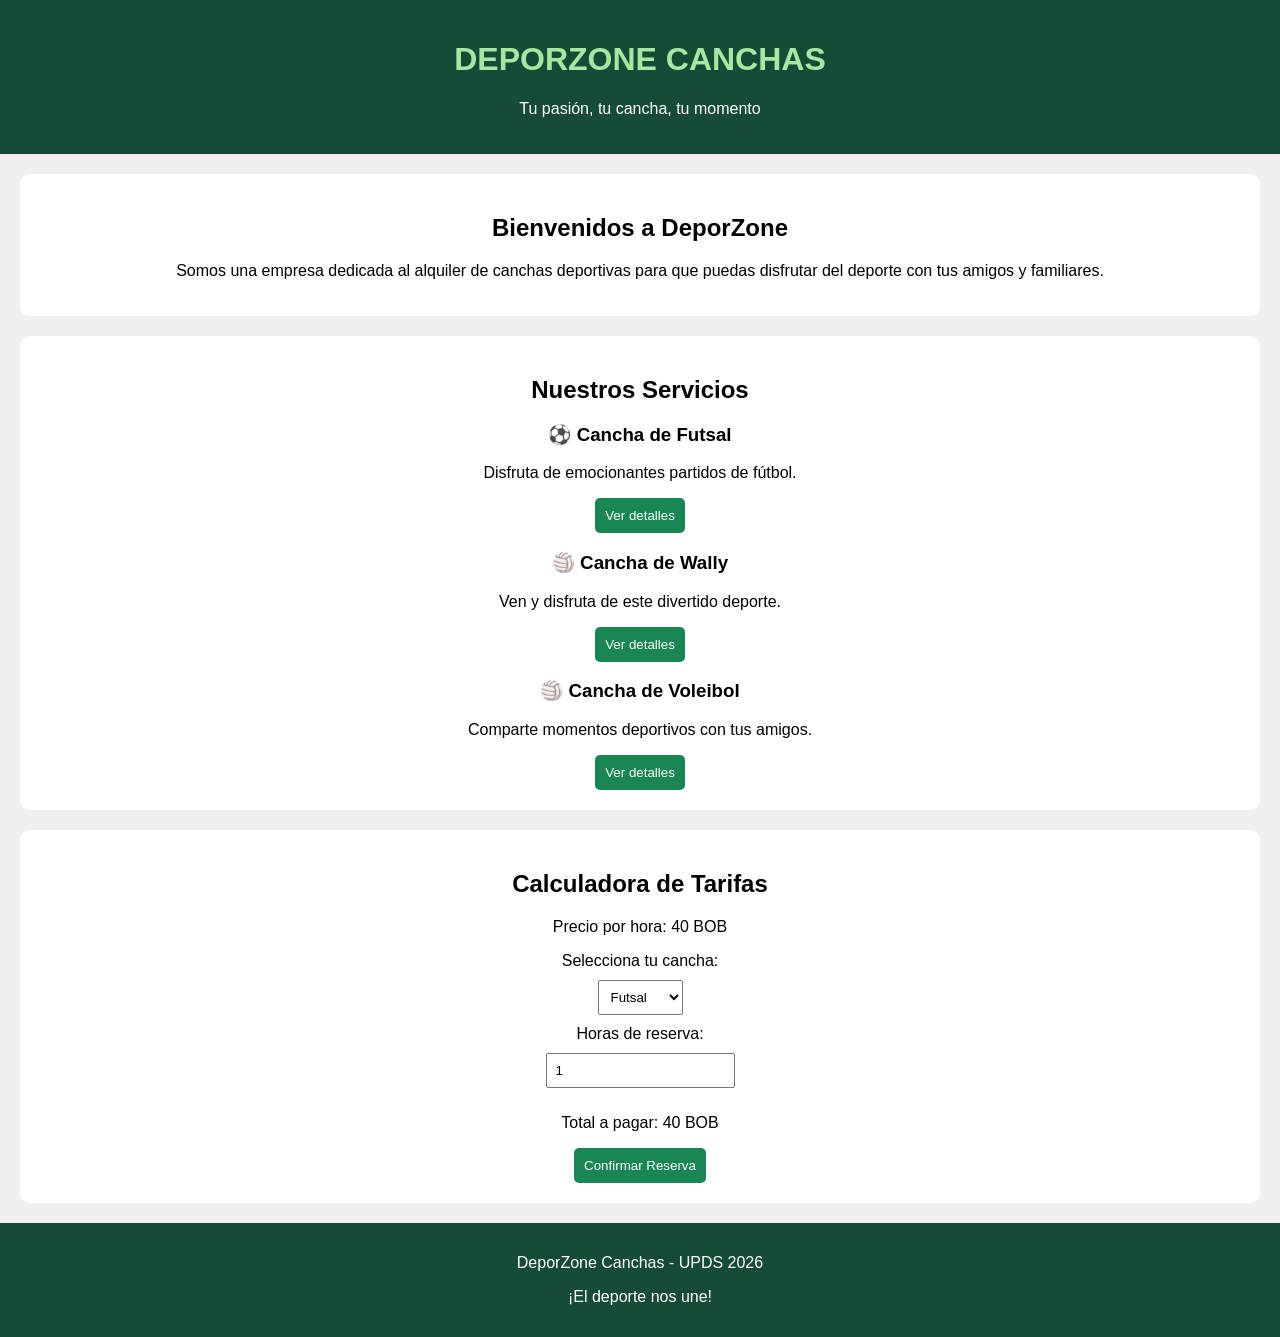
==== lab-jquery/index.html @ 544cb583 "Create index.html" ====
<!DOCTYPE html>
<html lang="es">
<head>
    <meta charset="UTF-8">
    <meta name="viewport" content="width=device-width, initial-scale=1.0">
    <title>DeporZone Canchas</title>

    <style>
        body {
            font-family: Arial;
            background-color: #f0f0f0;
            margin: 0;
            text-align: center;
        }

        header {
            background-color: #164b38;
            color: white;
            padding: 20px;
        }

        h1 {
            color: #a8e6a1;
        }

        section {
            background-color: white;
            margin: 20px;
            padding: 20px;
            border-radius: 10px;
        }

        button {
            background-color: #198754;
            color: white;
            padding: 10px;
            border: none;
            border-radius: 5px;
            cursor: pointer;
        }

        button:hover {
            background-color: #145c38;
        }

        input, select {
            padding: 8px;
            margin: 10px;
        }

        footer {
            background-color: #164b38;
            color: white;
            padding: 15px;
        }
    </style>
</head>

<body>

    <header>
        <h1>DEPORZONE CANCHAS</h1>
        <p>Tu pasión, tu cancha, tu momento</p>
    </header>

    <section>
        <h2>Bienvenidos a DeporZone</h2>
        <p>
            Somos una empresa dedicada al alquiler de
            canchas deportivas para que puedas disfrutar
            del deporte con tus amigos y familiares.
        </p>
    </section>

    <section>
        <h2>Nuestros Servicios</h2>

        <h3>⚽ Cancha de Futsal</h3>
        <p>Disfruta de emocionantes partidos de fútbol.</p>
        <button>Ver detalles</button>

        <h3>🏐 Cancha de Wally</h3>
        <p>Ven y disfruta de este divertido deporte.</p>
        <button>Ver detalles</button>

        <h3>🏐 Cancha de Voleibol</h3>
        <p>Comparte momentos deportivos con tus amigos.</p>
        <button>Ver detalles</button>

    </section>

    <section>
        <h2>Calculadora de Tarifas</h2>

        <p>Precio por hora: 40 BOB</p>

        <label>Selecciona tu cancha:</label>
        <br>

        <select>
            <option>Futsal</option>
            <option>Wally</option>
            <option>Voleibol</option>
        </select>

        <br>

        <label>Horas de reserva:</label>
        <br>

        <input type="number" min="1" value="1">

        <br>

        <p>Total a pagar: 40 BOB</p>

        <button>Confirmar Reserva</button>

    </section>

    <footer>
        <p>DeporZone Canchas - UPDS 2026</p>
        <p>¡El deporte nos une!</p>
    </footer>

</body>
</html>
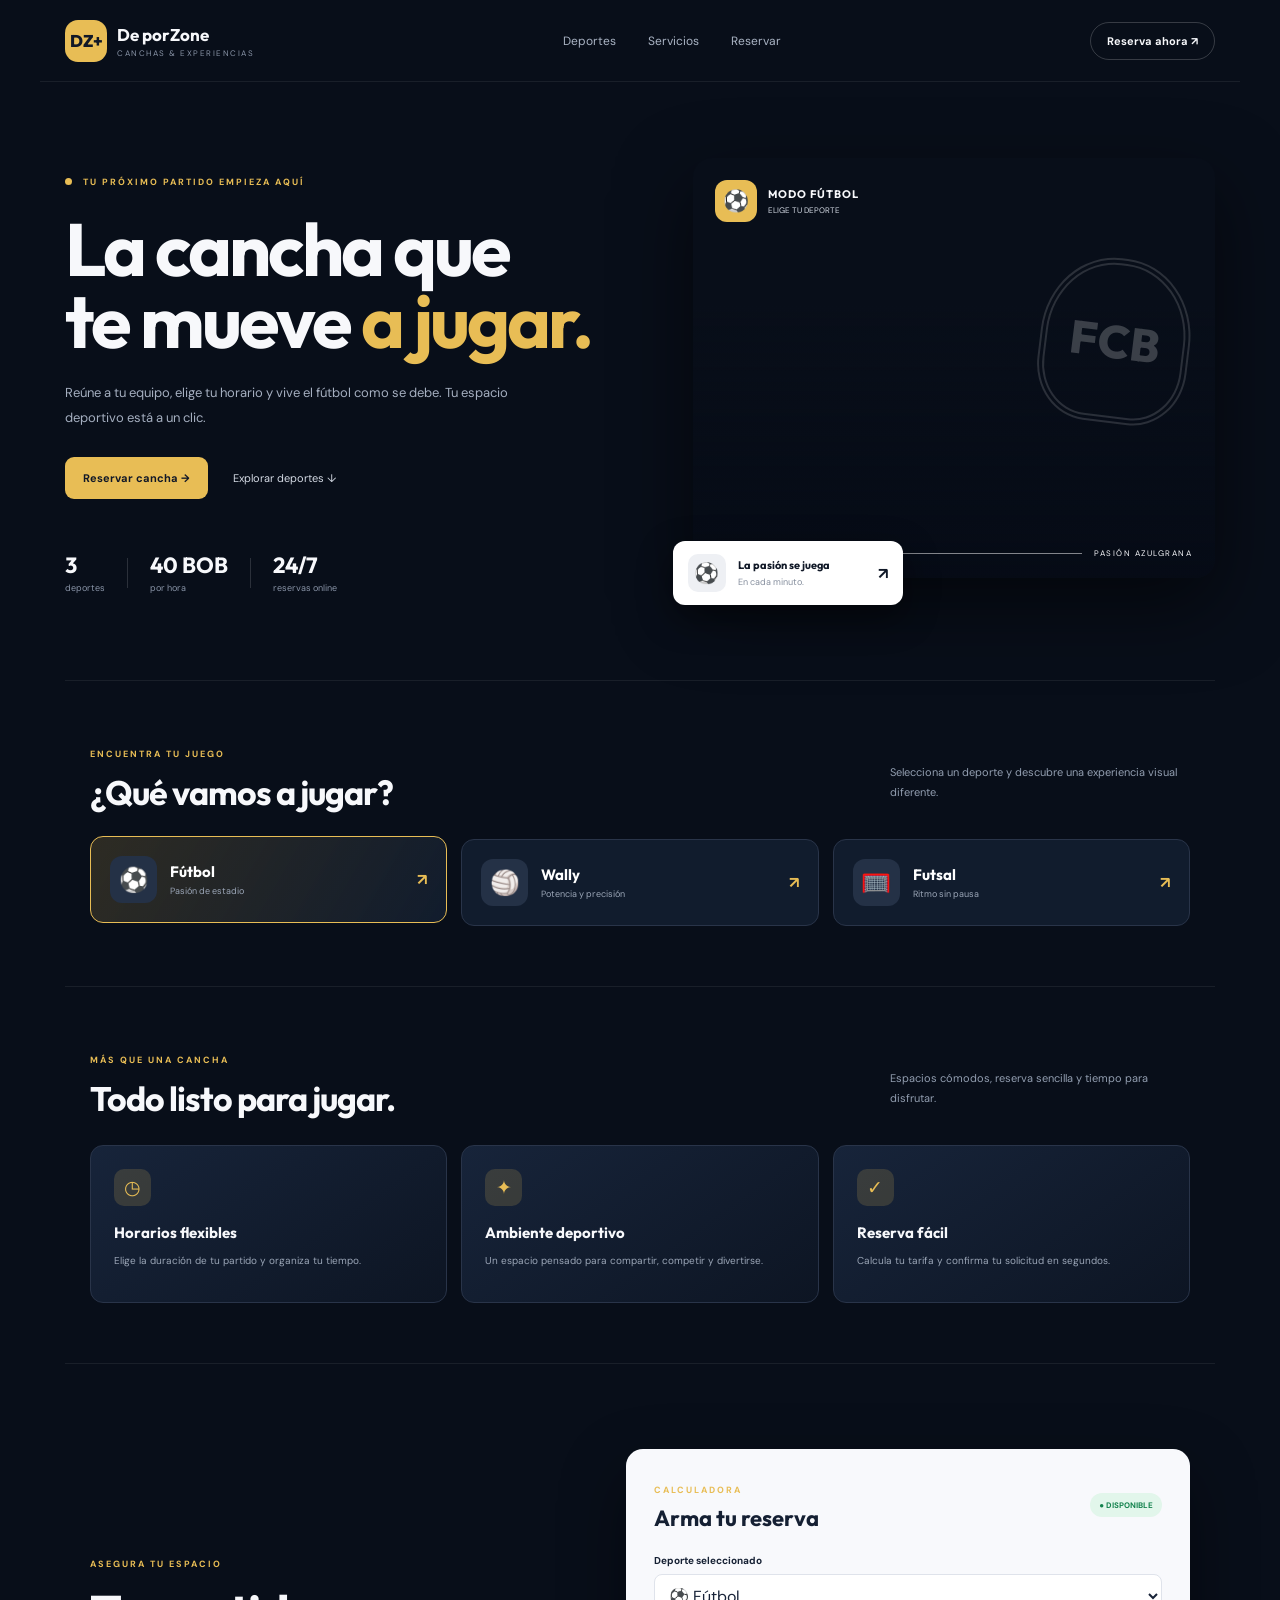
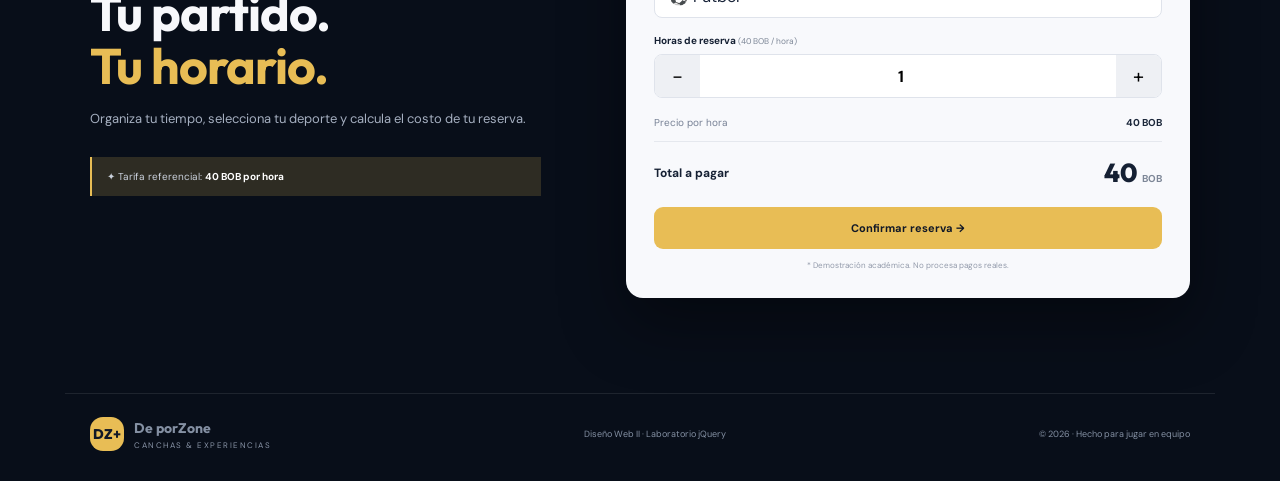
==== commit 3627835e: "Update index.html" ====
--- a/lab-jquery/index.html
+++ b/lab-jquery/index.html
@@ -4,125 +4,356 @@
 <head>
     <meta charset="UTF-8">
     <meta name="viewport" content="width=device-width, initial-scale=1.0">
-    <title>DeporZone Canchas</title>
-
-    <style>
-        body {
-            font-family: Arial;
-            background-color: #f0f0f0;
-            margin: 0;
-            text-align: center;
-        }
-
-        header {
-            background-color: #164b38;
-            color: white;
-            padding: 20px;
-        }
-
-        h1 {
-            color: #a8e6a1;
-        }
-
-        section {
-            background-color: white;
-            margin: 20px;
-            padding: 20px;
-            border-radius: 10px;
-        }
-
-        button {
-            background-color: #198754;
-            color: white;
-            padding: 10px;
-            border: none;
-            border-radius: 5px;
-            cursor: pointer;
-        }
-
-        button:hover {
-            background-color: #145c38;
-        }
-
-        input, select {
-            padding: 8px;
-            margin: 10px;
-        }
-
-        footer {
-            background-color: #164b38;
-            color: white;
-            padding: 15px;
-        }
-    </style>
+    <title>De porZone Canchas</title>
+
+    <link rel="stylesheet" href="styles.css">
+
+    <link href="https://fonts.googleapis.com/css2?family=Outfit:wght@400;500;600;700;800&family=DM+Sans:wght@400;500;600;700&display=swap" rel="stylesheet">
 </head>
 
-<body>
-
-    <header>
-        <h1>DEPORZONE CANCHAS</h1>
-        <p>Tu pasión, tu cancha, tu momento</p>
-    </header>
-
-    <section>
-        <h2>Bienvenidos a DeporZone</h2>
+<body class="theme-futbol">
+
+<header class="topbar">
+    <a class="brand" href="#inicio">
+        <span class="logo">DZ+</span>
+        <span>
+            <b>De porZone</b>
+            <small>CANCHAS & EXPERIENCIAS</small>
+        </span>
+    </a>
+
+    <nav>
+        <a href="#deportes">Deportes</a>
+        <a href="#servicios">Servicios</a>
+        <a href="#reservar">Reservar</a>
+    </nav>
+
+    <a class="nav-cta" href="#reservar">Reserva ahora ↗</a>
+</header>
+
+<main>
+
+<section class="hero" id="inicio">
+
+    <div class="hero-copy">
+
+        <span class="eyebrow">
+            <i></i> TU PRÓXIMO PARTIDO EMPIEZA AQUÍ
+        </span>
+
+        <h1>
+            La cancha que<br>
+            te mueve <em id="hero-word">a jugar.</em>
+        </h1>
+
+        <p id="hero-description">
+            Reúne a tu equipo, elige tu horario y vive el fútbol como se debe.
+            Tu espacio deportivo está a un clic.
+        </p>
+
+        <div class="actions">
+            <a class="btn primary" href="#reservar">
+                Reservar cancha →
+            </a>
+
+            <a class="simple-link" href="#deportes">
+                Explorar deportes ↓
+            </a>
+        </div>
+
+        <div class="stats">
+            <div><b>3</b><small>deportes</small></div>
+            <i></i>
+            <div><b>40 BOB</b><small>por hora</small></div>
+            <i></i>
+            <div><b>24/7</b><small>reservas online</small></div>
+        </div>
+
+    </div>
+
+    <div class="visual">
+
+        <div class="hero-photo">
+
+            <div class="photo-label">
+                <span id="hero-icon">⚽</span>
+
+                <div>
+                    <b id="hero-mode">MODO FÚTBOL</b>
+                    <small>ELIGE TU DEPORTE</small>
+                </div>
+            </div>
+
+            <div class="watermark" id="watermark">FCB</div>
+
+            <div class="photo-bottom">
+                <span>01 / 03</span>
+                <i></i>
+                <span id="hero-tag">PASIÓN AZULGRANA</span>
+            </div>
+
+        </div>
+
+        <div class="float-card">
+            <span id="float-icon">⚽</span>
+
+            <div>
+                <b id="float-title">La pasión se juega</b>
+                <small id="float-sub">En cada minuto.</small>
+            </div>
+
+            <strong>↗</strong>
+        </div>
+
+    </div>
+
+</section>
+
+
+<section class="section" id="deportes">
+
+    <div class="section-heading">
+        <div>
+            <span class="eyebrow">ENCUENTRA TU JUEGO</span>
+            <h2>¿Qué vamos a jugar?</h2>
+        </div>
+
         <p>
-            Somos una empresa dedicada al alquiler de
-            canchas deportivas para que puedas disfrutar
-            del deporte con tus amigos y familiares.
-        </p>
-    </section>
-
-    <section>
-        <h2>Nuestros Servicios</h2>
-
-        <h3>⚽ Cancha de Futsal</h3>
-        <p>Disfruta de emocionantes partidos de fútbol.</p>
-        <button>Ver detalles</button>
-
-        <h3>🏐 Cancha de Wally</h3>
-        <p>Ven y disfruta de este divertido deporte.</p>
-        <button>Ver detalles</button>
-
-        <h3>🏐 Cancha de Voleibol</h3>
-        <p>Comparte momentos deportivos con tus amigos.</p>
-        <button>Ver detalles</button>
-
-    </section>
-
-    <section>
-        <h2>Calculadora de Tarifas</h2>
-
-        <p>Precio por hora: 40 BOB</p>
-
-        <label>Selecciona tu cancha:</label>
-        <br>
-
-        <select>
-            <option>Futsal</option>
-            <option>Wally</option>
-            <option>Voleibol</option>
+            Selecciona un deporte y descubre una experiencia visual diferente.
+        </p>
+    </div>
+
+    <div class="sports">
+
+        <button class="sport-card active" data-sport="futbol">
+            <span class="sport-icon">⚽</span>
+            <span>
+                <b>Fútbol</b>
+                <small>Pasión de estadio</small>
+            </span>
+            <strong>↗</strong>
+        </button>
+
+        <button class="sport-card" data-sport="wally">
+            <span class="sport-icon">🏐</span>
+            <span>
+                <b>Wally</b>
+                <small>Potencia y precisión</small>
+            </span>
+            <strong>↗</strong>
+        </button>
+
+        <button class="sport-card" data-sport="futsal">
+            <span class="sport-icon">🥅</span>
+            <span>
+                <b>Futsal</b>
+                <small>Ritmo sin pausa</small>
+            </span>
+            <strong>↗</strong>
+        </button>
+
+    </div>
+
+</section>
+
+
+<section class="section" id="servicios">
+
+    <div class="section-heading">
+        <div>
+            <span class="eyebrow">MÁS QUE UNA CANCHA</span>
+            <h2>Todo listo para jugar.</h2>
+        </div>
+
+        <p>
+            Espacios cómodos, reserva sencilla y tiempo para disfrutar.
+        </p>
+    </div>
+
+    <div class="features">
+
+        <article class="feature">
+            <span>◷</span>
+            <h3>Horarios flexibles</h3>
+            <p>
+                Elige la duración de tu partido y organiza tu tiempo.
+            </p>
+        </article>
+
+        <article class="feature">
+            <span>✦</span>
+            <h3>Ambiente deportivo</h3>
+            <p>
+                Un espacio pensado para compartir, competir y divertirse.
+            </p>
+        </article>
+
+        <article class="feature">
+            <span>✓</span>
+            <h3>Reserva fácil</h3>
+            <p>
+                Calcula tu tarifa y confirma tu solicitud en segundos.
+            </p>
+        </article>
+
+    </div>
+
+</section>
+
+
+<section class="section booking" id="reservar">
+
+    <div class="booking-copy">
+
+        <span class="eyebrow">ASEGURA TU ESPACIO</span>
+
+        <h2>
+            Tu partido.<br>
+            <em>Tu horario.</em>
+        </h2>
+
+        <p>
+            Organiza tu tiempo, selecciona tu deporte y calcula
+            el costo de tu reserva.
+        </p>
+
+        <div class="note">
+            ✦ Tarifa referencial: <b>40 BOB por hora</b>
+        </div>
+
+    </div>
+
+
+    <div class="calculator">
+
+        <div class="calc-head">
+            <div>
+                <span class="eyebrow">CALCULADORA</span>
+                <h3>Arma tu reserva</h3>
+            </div>
+
+            <span class="available">● DISPONIBLE</span>
+        </div>
+
+        <label for="sport-select">
+            Deporte seleccionado
+        </label>
+
+        <select id="sport-select">
+            <option value="futbol">⚽ Fútbol</option>
+            <option value="wally">🏐 Wally</option>
+            <option value="futsal">🥅 Futsal</option>
         </select>
 
-        <br>
-
-        <label>Horas de reserva:</label>
-        <br>
-
-        <input type="number" min="1" value="1">
-
-        <br>
-
-        <p>Total a pagar: 40 BOB</p>
-
-        <button>Confirmar Reserva</button>
-
-    </section>
-
-    <footer>
-        <p>DeporZone Canchas - UPDS 2026</p>
-        <p>¡El deporte nos une!</p>
-    </footer>
+        <label for="hours">
+            Horas de reserva
+            <small>(40 BOB / hora)</small>
+        </label>
+
+        <div class="hours">
+            <button id="minus" type="button">−</button>
+
+            <input
+                id="hours"
+                type="number"
+                min="1"
+                max="12"
+                value="1"
+            >
+
+            <button id="plus" type="button">+</button>
+        </div>
+
+        <div class="price-line">
+            <span>Precio por hora</span>
+            <b>40 BOB</b>
+        </div>
+
+        <div class="total">
+            <span>Total a pagar</span>
+            <strong id="total">40 <small>BOB</small></strong>
+        </div>
+
+        <button class="btn primary confirm" id="confirm" type="button">
+            Confirmar reserva →
+        </button>
+
+        <p class="disclaimer">
+            * Demostración académica. No procesa pagos reales.
+        </p>
+
+    </div>
+
+</section>
+
+</main>
+
+
+<footer>
+
+    <a class="brand" href="#inicio">
+        <span class="logo">DZ+</span>
+
+        <span>
+            <b>De porZone</b>
+            <small>CANCHAS & EXPERIENCIAS</small>
+        </span>
+    </a>
+
+    <span>Diseño Web II · Laboratorio jQuery</span>
+
+    <span>© 2026 · Hecho para jugar en equipo</span>
+
+</footer>
+
+
+<!-- VENTANA MODAL -->
+
+<div class="modal-backdrop" id="modal" aria-hidden="true">
+
+    <div class="modal">
+
+        <button class="close" id="close">×</button>
+
+        <div class="check">✓</div>
+
+        <span class="eyebrow">CONFIRMACIÓN DE RESERVA</span>
+
+        <h2>¿Confirmamos tu partido?</h2>
+
+        <p id="summary"></p>
+
+        <div class="timer">
+            Esta ventana se cerrará en
+            <b id="countdown">30</b> segundos.
+        </div>
+
+        <div class="modal-actions">
+
+            <button class="btn primary" id="accept">
+                Sí, confirmar
+            </button>
+
+            <button class="btn secondary" id="cancel">
+                Volver
+            </button>
+
+        </div>
+
+        <p class="modal-message" id="modal-message"></p>
+
+    </div>
+
+</div>
+
+
+<!-- LIBRERÍA JQUERY -->
+
+<script src="https://code.jquery.com/jquery-3.7.1.min.js"></script>
+
+<!-- JAVASCRIPT DEL PROYECTO -->
+
+<script src="script.js"></script>
 
 </body>
 </html>
--- a/lab-jquery/styles.css
+++ b/lab-jquery/styles.css
@@ -0,0 +1,936 @@
+
+* {
+    box-sizing: border-box;
+}
+
+html {
+    scroll-behavior: smooth;
+}
+
+body {
+    margin: 0;
+    background: #080e19;
+    color: #f7f8fb;
+    font-family: 'DM Sans', sans-serif;
+
+    --accent: #e8bd55;
+    --glow: rgba(232,189,85,.17);
+
+    overflow-x: hidden;
+}
+
+body.theme-wally {
+    --accent: #49d6b4;
+    --glow: rgba(73,214,180,.17);
+}
+
+body.theme-futsal {
+    --accent: #ff8068;
+    --glow: rgba(255,128,104,.17);
+}
+
+a {
+    color: inherit;
+    text-decoration: none;
+}
+
+button, input, select {
+    font: inherit;
+}
+
+/* ENCABEZADO */
+
+.topbar {
+    height: 82px;
+    max-width: 1200px;
+    margin: auto;
+    padding: 0 25px;
+
+    display: flex;
+    align-items: center;
+    justify-content: space-between;
+
+    border-bottom: 1px solid #ffffff12;
+}
+
+.brand {
+    display: flex;
+    align-items: center;
+    gap: 10px;
+}
+
+.logo {
+    width: 42px;
+    height: 42px;
+    border-radius: 13px;
+
+    background: var(--accent);
+    color: #111827;
+
+    display: grid;
+    place-items: center;
+
+    font: 800 17px Outfit;
+}
+
+.brand b,
+.brand small {
+    display: block;
+}
+
+.brand b {
+    font: 700 17px Outfit;
+}
+
+.brand small {
+    font-size: 8px;
+    letter-spacing: 1.5px;
+    color: #8994a7;
+    margin-top: 3px;
+}
+
+.topbar nav {
+    display: flex;
+    gap: 32px;
+    font-size: 12px;
+    color: #aab4c4;
+}
+
+.topbar nav a:hover {
+    color: var(--accent);
+}
+
+.nav-cta {
+    border: 1px solid #ffffff30;
+    border-radius: 25px;
+    padding: 11px 16px;
+    font-size: 11px;
+    font-weight: 700;
+}
+
+/* PORTADA */
+
+.hero {
+    max-width: 1200px;
+    margin: auto;
+    padding: 76px 25px 75px;
+
+    display: grid;
+    grid-template-columns: 1fr 1fr;
+    gap: 65px;
+    align-items: center;
+}
+
+.eyebrow {
+    color: var(--accent);
+    font-size: 9px;
+    font-weight: 700;
+    letter-spacing: 2px;
+}
+
+.eyebrow i {
+    display: inline-block;
+    width: 7px;
+    height: 7px;
+    border-radius: 50%;
+    background: var(--accent);
+    margin-right: 7px;
+}
+
+h1, h2, h3 {
+    font-family: Outfit, sans-serif;
+}
+
+h1 {
+    font-size: clamp(48px, 6vw, 74px);
+    letter-spacing: -3px;
+    line-height: .98;
+    margin: 23px 0;
+}
+
+h1 em,
+h2 em {
+    font-style: normal;
+    color: var(--accent);
+}
+
+.hero-copy > p,
+.booking-copy > p {
+    max-width: 450px;
+    color: #a5afc0;
+    font-size: 13px;
+    line-height: 1.9;
+}
+
+.actions {
+    display: flex;
+    align-items: center;
+    gap: 25px;
+    margin-top: 27px;
+}
+
+.btn {
+    border: 0;
+    border-radius: 9px;
+    padding: 14px 18px;
+    font-size: 11px;
+    font-weight: 700;
+    cursor: pointer;
+    transition: .2s;
+}
+
+.btn:hover {
+    transform: translateY(-2px);
+    filter: brightness(1.06);
+}
+
+.primary {
+    background: var(--accent);
+    color: #111827;
+}
+
+.simple-link {
+    font-size: 11px;
+    color: #d4dae4;
+}
+
+.stats {
+    display: flex;
+    align-items: center;
+    gap: 22px;
+    margin-top: 52px;
+}
+
+.stats div b,
+.stats div small {
+    display: block;
+}
+
+.stats div b {
+    font: 700 22px Outfit;
+}
+
+.stats div small {
+    font-size: 9px;
+    color: #8994a7;
+    margin-top: 3px;
+}
+
+.stats > i {
+    height: 30px;
+    width: 1px;
+    background: #ffffff25;
+}
+
+/* FONDOS DEPORTIVOS */
+
+.visual {
+    position: relative;
+    padding: 0 0 27px 20px;
+}
+
+.hero-photo {
+    height: 420px;
+    border-radius: 19px;
+    position: relative;
+    overflow: hidden;
+
+    background:
+        linear-gradient(0deg, #050a15c9, transparent 65%),
+        url('https://images.unsplash.com/photo-1574629810360-7efbbe195018?auto=format&fit=crop&w=1400&q=85')
+        center/cover;
+
+    box-shadow: 0 28px 75px #0008;
+}
+
+.photo-label {
+    position: absolute;
+    top: 22px;
+    left: 22px;
+
+    display: flex;
+    align-items: center;
+    gap: 11px;
+}
+
+.photo-label > span {
+    width: 42px;
+    height: 42px;
+    border-radius: 12px;
+    background: var(--accent);
+    color: #101827;
+
+    display: grid;
+    place-items: center;
+    font-size: 21px;
+}
+
+.photo-label b,
+.photo-label small {
+    display: block;
+}
+
+.photo-label b {
+    font: 700 11px Outfit;
+    letter-spacing: 1px;
+}
+
+.photo-label small {
+    font-size: 8px;
+    color: #d3d9e3;
+    margin-top: 4px;
+}
+
+.watermark {
+    position: absolute;
+    right: 25px;
+    top: 100px;
+
+    width: 150px;
+    height: 165px;
+
+    border: 7px double #ffffff24;
+    border-radius: 48% 48% 35% 35%;
+
+    display: grid;
+    place-items: center;
+
+    color: #ffffff35;
+    font: 800 46px Outfit;
+    transform: rotate(7deg);
+}
+
+.photo-bottom {
+    position: absolute;
+    bottom: 20px;
+    left: 23px;
+    right: 23px;
+
+    display: flex;
+    align-items: center;
+    gap: 12px;
+
+    font-size: 8px;
+    letter-spacing: 1.5px;
+}
+
+.photo-bottom i {
+    height: 1px;
+    background: #ffffff80;
+    flex: 1;
+}
+
+.float-card {
+    position: absolute;
+    bottom: 0;
+    left: 0;
+
+    background: #fff;
+    color: #101827;
+
+    border-radius: 12px;
+    padding: 13px 15px;
+
+    display: flex;
+    align-items: center;
+    gap: 12px;
+
+    min-width: 230px;
+    box-shadow: 0 12px 35px #0007;
+}
+
+.float-card > span {
+    width: 38px;
+    height: 38px;
+    background: #eef0f4;
+    border-radius: 10px;
+
+    display: grid;
+    place-items: center;
+    font-size: 20px;
+}
+
+.float-card b,
+.float-card small {
+    display: block;
+}
+
+.float-card b {
+    font: 700 11px Outfit;
+}
+
+.float-card small {
+    font-size: 9px;
+    color: #858e9d;
+    margin-top: 4px;
+}
+
+.float-card strong {
+    margin-left: auto;
+}
+
+/* SECCIONES */
+
+.section {
+    max-width: 1150px;
+    margin: auto;
+    padding: 60px 25px;
+    border-top: 1px solid #ffffff12;
+}
+
+.section-heading {
+    display: flex;
+    justify-content: space-between;
+    align-items: end;
+    margin-bottom: 25px;
+}
+
+.section-heading h2,
+.booking-copy h2 {
+    font-size: 34px;
+    letter-spacing: -1px;
+    margin: 9px 0 0;
+}
+
+.section-heading > p {
+    max-width: 300px;
+    color: #929eb0;
+    font-size: 11px;
+    line-height: 1.8;
+}
+
+/* DEPORTES */
+
+.sports,
+.features {
+    display: grid;
+    grid-template-columns: repeat(3, 1fr);
+    gap: 14px;
+}
+
+.sport-card {
+    border: 1px solid #293449;
+    border-radius: 13px;
+    background: #111c2d;
+    color: white;
+
+    padding: 19px;
+
+    display: flex;
+    align-items: center;
+    gap: 13px;
+
+    text-align: left;
+    cursor: pointer;
+    transition: .25s;
+}
+
+.sport-card:hover,
+.sport-card.active {
+    border-color: var(--accent);
+    background: linear-gradient(120deg, var(--glow), #111c2d);
+    transform: translateY(-3px);
+}
+
+.sport-icon {
+    width: 47px;
+    height: 47px;
+    border-radius: 12px;
+    background: #243146;
+
+    display: grid;
+    place-items: center;
+    font-size: 24px;
+}
+
+.sport-card span:nth-child(2) {
+    flex: 1;
+}
+
+.sport-card b,
+.sport-card small {
+    display: block;
+}
+
+.sport-card b {
+    font: 700 15px Outfit;
+}
+
+.sport-card small {
+    font-size: 9px;
+    color: #9ba6b7;
+    margin-top: 4px;
+}
+
+.sport-card > strong {
+    color: var(--accent);
+}
+
+/* SERVICIOS */
+
+.feature {
+    border: 1px solid #293449;
+    border-radius: 13px;
+    padding: 23px;
+
+    background: linear-gradient(145deg, #17243a, #0d1523);
+    position: relative;
+}
+
+.feature > span {
+    width: 37px;
+    height: 37px;
+    border-radius: 10px;
+
+    background: var(--glow);
+    color: var(--accent);
+
+    display: grid;
+    place-items: center;
+    font-size: 19px;
+}
+
+.feature h3 {
+    font-size: 15px;
+    margin: 17px 0 7px;
+}
+
+.feature p {
+    font-size: 10px;
+    color: #9ba6b7;
+    line-height: 1.7;
+}
+
+/* RESERVAS */
+
+.booking {
+    display: grid;
+    grid-template-columns: .8fr 1fr;
+    gap: 85px;
+    align-items: center;
+
+    padding-top: 85px;
+    padding-bottom: 95px;
+}
+
+.booking-copy h2 {
+    font-size: 50px;
+    line-height: 1.05;
+    margin: 15px 0;
+}
+
+.note {
+    margin-top: 25px;
+    padding: 13px 15px;
+
+    border-left: 2px solid var(--accent);
+    background: var(--glow);
+
+    font-size: 10px;
+    color: #cbd2dd;
+}
+
+.note b {
+    color: #fff;
+}
+
+.calculator {
+    background: #f8f9fc;
+    color: #152033;
+
+    border-radius: 17px;
+    padding: 28px;
+
+    box-shadow: 0 25px 65px #0006;
+}
+
+.calc-head {
+    display: flex;
+    justify-content: space-between;
+    align-items: center;
+    margin-bottom: 22px;
+}
+
+.calc-head h3 {
+    font-size: 22px;
+    margin: 6px 0 0;
+}
+
+.available {
+    font-size: 8px;
+    color: #13824d;
+    background: #e2f6eb;
+    padding: 7px 9px;
+    border-radius: 20px;
+    font-weight: 700;
+}
+
+.calculator label {
+    display: block;
+    font-size: 10px;
+    font-weight: 700;
+    margin: 16px 0 7px;
+}
+
+.calculator label small {
+    font-weight: 400;
+    color: #7d8797;
+}
+
+.calculator select,
+.hours {
+    height: 44px;
+    width: 100%;
+    border: 1px solid #dfe3eb;
+    border-radius: 8px;
+    background: white;
+    color: #182338;
+}
+
+.calculator select {
+    padding: 0 10px;
+}
+
+.hours {
+    display: flex;
+    overflow: hidden;
+}
+
+.hours button {
+    width: 45px;
+    border: 0;
+    background: #eef0f4;
+    font-size: 20px;
+    cursor: pointer;
+}
+
+.hours input {
+    width: 50px;
+    flex: 1;
+    border: 0;
+    outline: 0;
+    text-align: center;
+    font-weight: 700;
+}
+
+.price-line,
+.total {
+    display: flex;
+    justify-content: space-between;
+    align-items: center;
+}
+
+.price-line {
+    padding: 18px 0 12px;
+    color: #778195;
+    font-size: 10px;
+}
+
+.price-line b {
+    color: #1b273a;
+}
+
+.total {
+    padding: 14px 0 18px;
+    border-top: 1px solid #e5e8ee;
+    font-size: 12px;
+    font-weight: 700;
+}
+
+.total strong {
+    font: 800 26px Outfit;
+}
+
+.total small {
+    font: 700 10px 'DM Sans';
+    color: #7d8797;
+}
+
+.confirm {
+    width: 100%;
+}
+
+.disclaimer {
+    text-align: center;
+    font-size: 8px;
+    color: #929aaa;
+    margin: 11px 0 0;
+}
+
+/* PIE DE PÁGINA */
+
+footer {
+    max-width: 1150px;
+    margin: auto;
+    padding: 23px 25px 30px;
+
+    border-top: 1px solid #ffffff17;
+
+    display: flex;
+    justify-content: space-between;
+    align-items: center;
+
+    color: #8490a3;
+    font-size: 9px;
+}
+
+footer .logo {
+    width: 34px;
+    height: 34px;
+    font-size: 14px;
+}
+
+footer .brand b {
+    font-size: 14px;
+}
+
+/* VENTANA MODAL */
+
+.modal-backdrop {
+    display: none;
+    position: fixed;
+    inset: 0;
+    z-index: 10;
+
+    background: #020711c9;
+    backdrop-filter: blur(7px);
+
+    align-items: center;
+    justify-content: center;
+    padding: 18px;
+}
+
+.modal {
+    position: relative;
+    width: min(430px, 100%);
+    padding: 32px;
+
+    background: #f8f9fc;
+    color: #172033;
+
+    border-radius: 18px;
+    text-align: center;
+}
+
+.close {
+    position: absolute;
+    right: 14px;
+    top: 10px;
+
+    border: 0;
+    background: none;
+    font-size: 25px;
+    cursor: pointer;
+}
+
+.check {
+    width: 50px;
+    height: 50px;
+    border-radius: 50%;
+
+    background: #e1f6eb;
+    color: #13824d;
+
+    display: grid;
+    place-items: center;
+
+    font-size: 24px;
+    margin: 0 auto 15px;
+}
+
+.modal h2 {
+    font: 700 24px Outfit;
+    margin: 12px 0;
+}
+
+.modal > p {
+    font-size: 11px;
+    line-height: 1.7;
+    color: #687488;
+}
+
+.timer {
+    font-size: 10px;
+    color: #7b8596;
+    margin: 20px 0;
+}
+
+.timer b {
+    font: 700 19px Outfit;
+    color: #dc774b;
+    margin: 0 4px;
+}
+
+.modal-actions {
+    display: flex;
+    gap: 9px;
+}
+
+.modal-actions button {
+    flex: 1;
+}
+
+.secondary {
+    background: #e9edf3;
+    color: #26344b;
+}
+
+.modal-message {
+    color: #13824d !important;
+    font-weight: 700;
+}
+
+/* TEMAS DINÁMICOS */
+
+.theme-wally .hero-photo {
+    background-image:
+        linear-gradient(0deg, #041511bb, transparent 65%),
+        url('https://images.unsplash.com/photo-1592656094267-764a45160876?auto=format&fit=crop&w=1400&q=85');
+
+    background-position: center;
+    background-size: cover;
+}
+
+.theme-wally .watermark {
+    border-radius: 15px;
+    transform: rotate(-4deg);
+    font-size: 30px;
+}
+
+.theme-futsal .hero-photo {
+    background-image:
+        linear-gradient(0deg, #170907bb, transparent 65%),
+        url('https://images.unsplash.com/photo-1579952363873-27f3bade9f55?auto=format&fit=crop&w=1400&q=85');
+
+    background-position: center;
+    background-size: cover;
+}
+
+.theme-futsal .watermark {
+    border-radius: 50%;
+    transform: none;
+    font-size: 35px;
+}
+
+/* RESPONSIVE */
+
+@media(max-width:850px) {
+
+    .hero {
+        grid-template-columns: 1fr;
+        gap: 40px;
+    }
+
+    .visual {
+        max-width: 620px;
+        width: 100%;
+        margin: auto;
+    }
+
+    .booking {
+        grid-template-columns: 1fr;
+        gap: 30px;
+    }
+
+    .topbar nav {
+        gap: 15px;
+    }
+}
+
+@media(max-width:600px) {
+
+    .topbar {
+        height: 70px;
+        padding: 0 16px;
+    }
+
+    .topbar nav {
+        display: none;
+    }
+
+    .nav-cta {
+        font-size: 9px;
+        padding: 10px;
+    }
+
+    .hero {
+        padding: 50px 19px;
+    }
+
+    .hero h1 {
+        font-size: 52px;
+    }
+
+    .visual {
+        padding-left: 8px;
+    }
+
+    .hero-photo {
+        height: 325px;
+    }
+
+    .stats {
+        gap: 13px;
+        margin-top: 40px;
+    }
+
+    .stats div b {
+        font-size: 19px;
+    }
+
+    .section {
+        padding: 48px 19px;
+    }
+
+    .section-heading {
+        display: block;
+    }
+
+    .section-heading h2 {
+        font-size: 29px;
+    }
+
+    .section-heading > p {
+        margin-top: 10px;
+    }
+
+    .sports,
+    .features {
+        grid-template-columns: 1fr;
+    }
+
+    .sport-card {
+        padding: 15px;
+    }
+
+    .booking {
+        padding-top: 60px;
+        padding-bottom: 65px;
+    }
+
+    .booking-copy h2 {
+        font-size: 44px;
+    }
+
+    .calculator {
+        padding: 21px;
+    }
+
+    footer {
+        padding: 20px;
+        gap: 14px;
+        flex-wrap: wrap;
+    }
+
+    footer > span:last-child {
+        width: 100%;
+    }
+
+    .modal {
+        padding: 28px 20px;
+    }
+
+    .modal-actions {
+        flex-direction: column;
+    }
+}
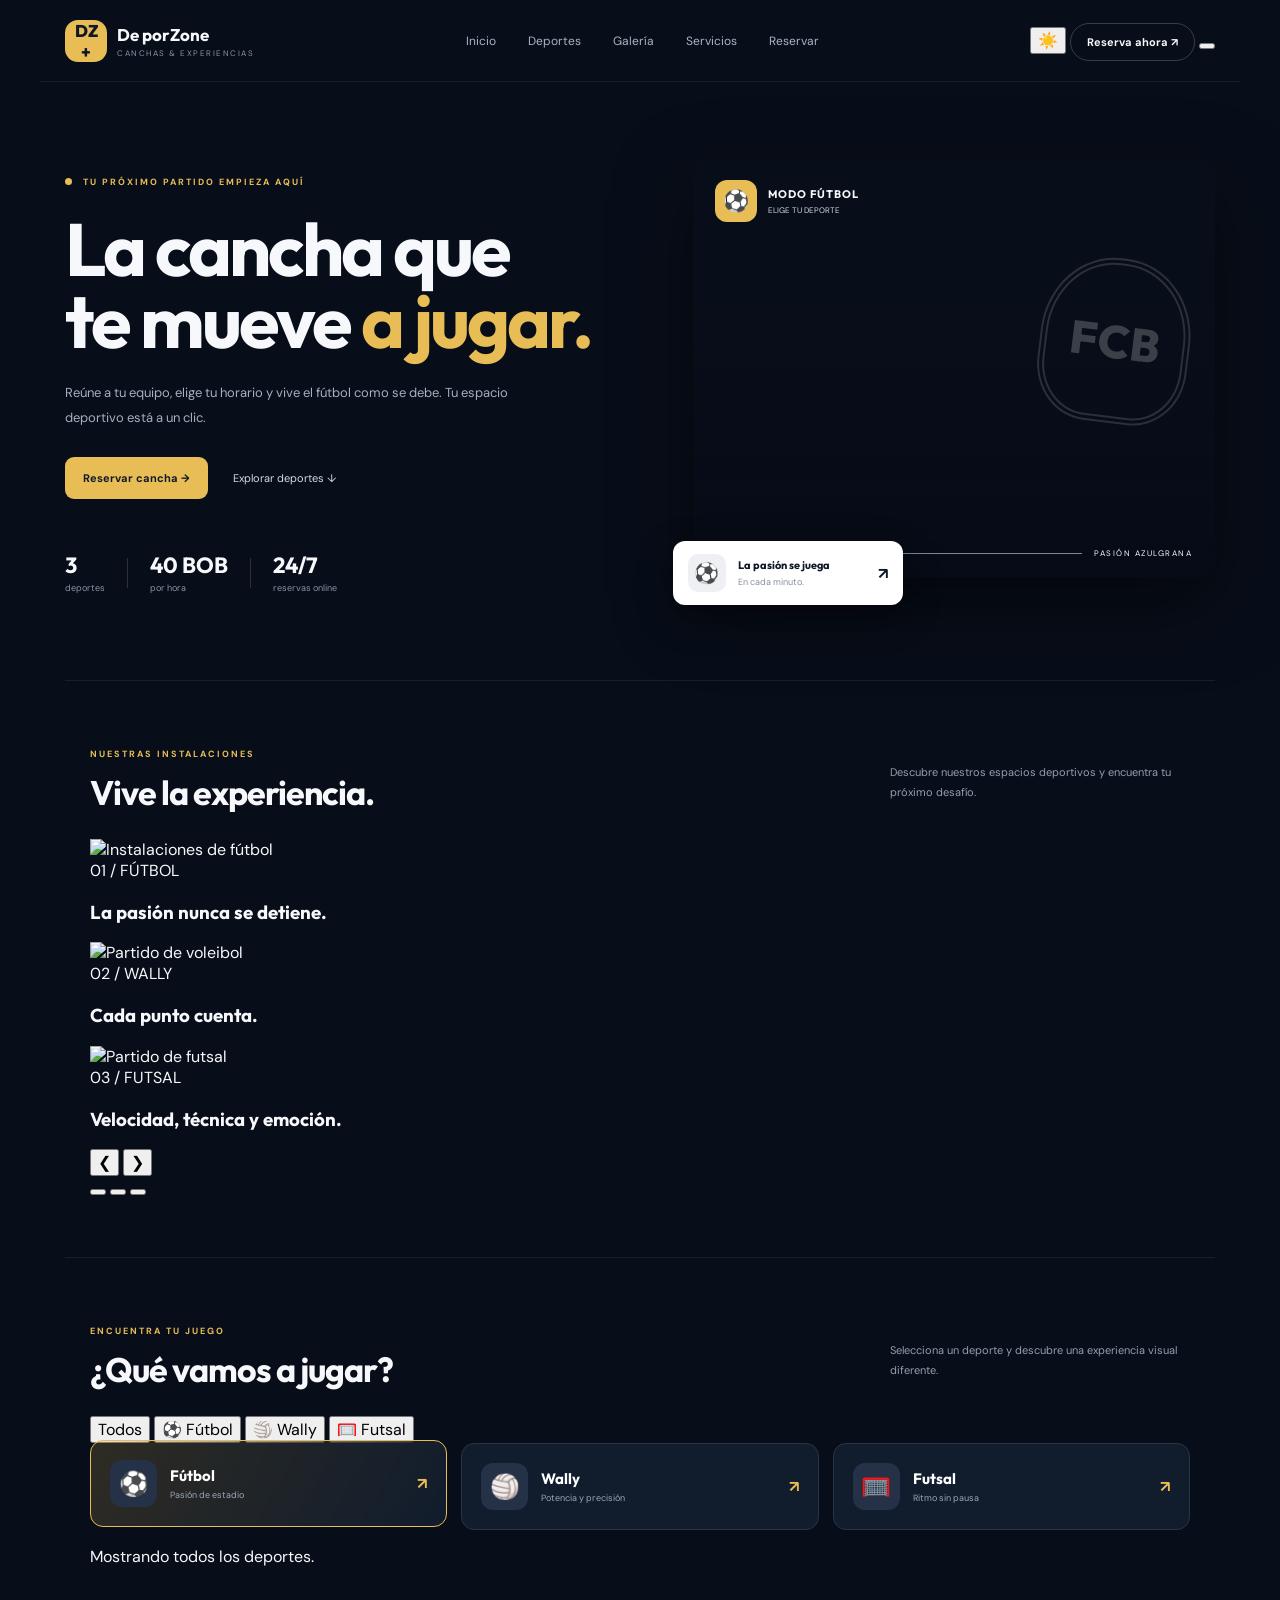
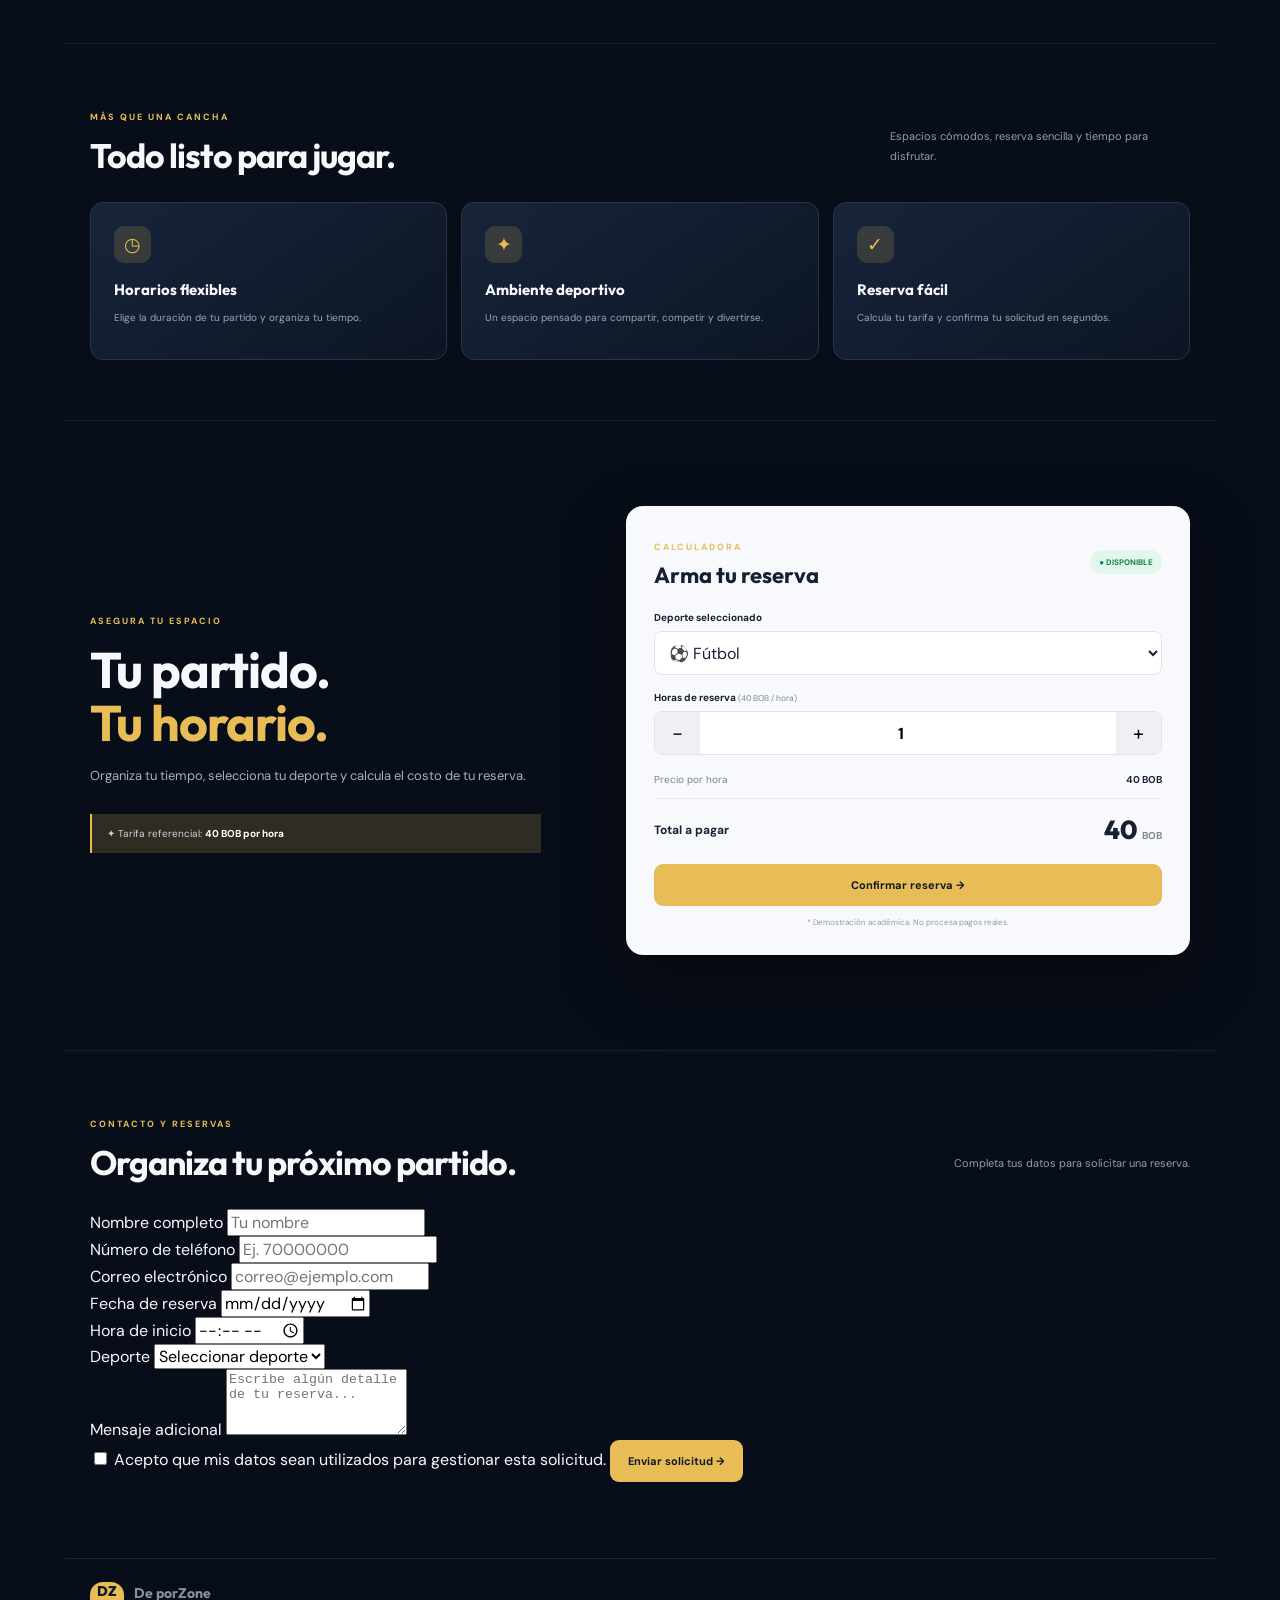
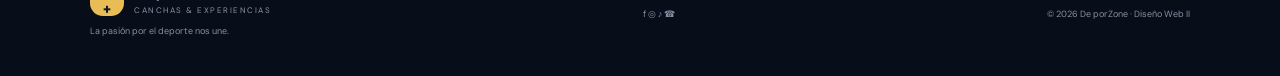
==== commit c7602e50: "Update index.html" ====
--- a/lab-jquery/index.html
+++ b/lab-jquery/index.html
@@ -4,305 +4,502 @@
 <head>
     <meta charset="UTF-8">
     <meta name="viewport" content="width=device-width, initial-scale=1.0">
-    <title>De porZone Canchas</title>
+    <meta name="description" content="De porZone Canchas: reserva espacios deportivos para fútbol, Wally y futsal.">
+    <title>De porZone | Canchas deportivas</title>
+
+    <link rel="preconnect" href="https://fonts.googleapis.com">
+    <link rel="preconnect" href="https://fonts.gstatic.com" crossorigin>
+    <link href="https://fonts.googleapis.com/css2?family=DM+Sans:wght@400;500;600;700&family=Outfit:wght@400;500;600;700;800&display=swap" rel="stylesheet">
 
     <link rel="stylesheet" href="styles.css">
-
-    <link href="https://fonts.googleapis.com/css2?family=Outfit:wght@400;500;600;700;800&family=DM+Sans:wght@400;500;600;700&display=swap" rel="stylesheet">
 </head>
 
 <body class="theme-futbol">
 
 <header class="topbar">
+
     <a class="brand" href="#inicio">
-        <span class="logo">DZ+</span>
+        <span class="logo">DZ<span>+</span></span>
         <span>
             <b>De porZone</b>
             <small>CANCHAS & EXPERIENCIAS</small>
         </span>
     </a>
 
-    <nav>
+    <nav id="main-menu">
+        <a href="#inicio">Inicio</a>
         <a href="#deportes">Deportes</a>
+        <a href="#galeria">Galería</a>
         <a href="#servicios">Servicios</a>
         <a href="#reservar">Reservar</a>
     </nav>
 
-    <a class="nav-cta" href="#reservar">Reserva ahora ↗</a>
+    <div class="header-actions">
+        <button id="theme-toggle" class="theme-toggle" type="button" aria-label="Cambiar tema">
+            ☀️
+        </button>
+
+        <a class="nav-cta" href="#reservar">Reserva ahora ↗</a>
+
+        <button class="hamburger" id="menu-toggle" type="button" aria-label="Abrir menú" aria-expanded="false">
+            <span></span>
+            <span></span>
+            <span></span>
+        </button>
+    </div>
+
 </header>
 
 <main>
 
-<section class="hero" id="inicio">
-
-    <div class="hero-copy">
-
-        <span class="eyebrow">
-            <i></i> TU PRÓXIMO PARTIDO EMPIEZA AQUÍ
-        </span>
-
-        <h1>
-            La cancha que<br>
-            te mueve <em id="hero-word">a jugar.</em>
-        </h1>
-
-        <p id="hero-description">
-            Reúne a tu equipo, elige tu horario y vive el fútbol como se debe.
-            Tu espacio deportivo está a un clic.
+    <!-- PORTADA PRINCIPAL -->
+
+    <section class="hero" id="inicio">
+
+        <div class="hero-copy">
+
+            <span class="eyebrow">
+                <i></i> TU PRÓXIMO PARTIDO EMPIEZA AQUÍ
+            </span>
+
+            <h1>
+                La cancha que<br>
+                te mueve <em id="hero-word">a jugar.</em>
+            </h1>
+
+            <p id="hero-description">
+                Reúne a tu equipo, elige tu horario y vive el fútbol como se debe.
+                Tu espacio deportivo está a un clic.
+            </p>
+
+            <div class="actions">
+                <a class="btn primary" href="#reservar">
+                    Reservar cancha →
+                </a>
+
+                <a class="simple-link" href="#deportes">
+                    Explorar deportes ↓
+                </a>
+            </div>
+
+            <div class="stats">
+                <div>
+                    <b>3</b>
+                    <small>deportes</small>
+                </div>
+
+                <i></i>
+
+                <div>
+                    <b>40 BOB</b>
+                    <small>por hora</small>
+                </div>
+
+                <i></i>
+
+                <div>
+                    <b>24/7</b>
+                    <small>reservas online</small>
+                </div>
+            </div>
+
+        </div>
+
+        <div class="visual">
+
+            <div class="hero-photo">
+
+                <div class="photo-label">
+                    <span id="hero-icon">⚽</span>
+
+                    <div>
+                        <b id="hero-mode">MODO FÚTBOL</b>
+                        <small>ELIGE TU DEPORTE</small>
+                    </div>
+                </div>
+
+                <div class="watermark" id="watermark">FCB</div>
+
+                <div class="photo-bottom">
+                    <span>01 / 03</span>
+                    <i></i>
+                    <span id="hero-tag">PASIÓN AZULGRANA</span>
+                </div>
+
+            </div>
+
+            <div class="float-card">
+                <span id="float-icon">⚽</span>
+
+                <div>
+                    <b id="float-title">La pasión se juega</b>
+                    <small id="float-sub">En cada minuto.</small>
+                </div>
+
+                <strong>↗</strong>
+            </div>
+
+        </div>
+
+    </section>
+
+
+    <!-- CARRUSEL -->
+
+    <section class="section gallery" id="galeria">
+
+        <div class="section-heading">
+            <div>
+                <span class="eyebrow">NUESTRAS INSTALACIONES</span>
+                <h2>Vive la experiencia.</h2>
+            </div>
+
+            <p>Descubre nuestros espacios deportivos y encuentra tu próximo desafío.</p>
+        </div>
+
+        <div class="carousel">
+
+            <div class="carousel-track">
+
+                <div class="carousel-slide active">
+                    <img src="https://images.unsplash.com/photo-1522778119026-d647f0596c20?auto=format&fit=crop&w=1400&q=85" alt="Instalaciones de fútbol">
+
+                    <div class="slide-caption">
+                        <span>01 / FÚTBOL</span>
+                        <h3>La pasión nunca se detiene.</h3>
+                    </div>
+                </div>
+
+                <div class="carousel-slide">
+                    <img src="https://images.unsplash.com/photo-1592656094267-764a45160876?auto=format&fit=crop&w=1400&q=85" alt="Partido de voleibol">
+
+                    <div class="slide-caption">
+                        <span>02 / WALLY</span>
+                        <h3>Cada punto cuenta.</h3>
+                    </div>
+                </div>
+
+                <div class="carousel-slide">
+                    <img src="https://images.unsplash.com/photo-1579952363873-27f3bade9f55?auto=format&fit=crop&w=1400&q=85" alt="Partido de futsal">
+
+                    <div class="slide-caption">
+                        <span>03 / FUTSAL</span>
+                        <h3>Velocidad, técnica y emoción.</h3>
+                    </div>
+                </div>
+
+            </div>
+
+            <button class="carousel-btn prev" id="prev-slide" type="button" aria-label="Imagen anterior">❮</button>
+            <button class="carousel-btn next" id="next-slide" type="button" aria-label="Imagen siguiente">❯</button>
+
+            <div class="carousel-dots">
+                <button class="dot active" data-slide="0" aria-label="Ir a imagen 1"></button>
+                <button class="dot" data-slide="1" aria-label="Ir a imagen 2"></button>
+                <button class="dot" data-slide="2" aria-label="Ir a imagen 3"></button>
+            </div>
+
+        </div>
+
+    </section>
+
+
+    <!-- DEPORTES Y FILTROS -->
+
+    <section class="section" id="deportes">
+
+        <div class="section-heading">
+            <div>
+                <span class="eyebrow">ENCUENTRA TU JUEGO</span>
+                <h2>¿Qué vamos a jugar?</h2>
+            </div>
+
+            <p>Selecciona un deporte y descubre una experiencia visual diferente.</p>
+        </div>
+
+        <div class="filter-buttons">
+
+            <button class="filter-btn active" data-filter="all" type="button">Todos</button>
+
+            <button class="filter-btn" data-filter="futbol" type="button">⚽ Fútbol</button>
+
+            <button class="filter-btn" data-filter="wally" type="button">🏐 Wally</button>
+
+            <button class="filter-btn" data-filter="futsal" type="button">🥅 Futsal</button>
+
+        </div>
+
+        <div class="sports">
+
+            <button class="sport-card active" data-sport="futbol" data-category="futbol" type="button">
+                <span class="sport-icon">⚽</span>
+                <span>
+                    <b>Fútbol</b>
+                    <small>Pasión de estadio</small>
+                </span>
+                <strong>↗</strong>
+            </button>
+
+            <button class="sport-card" data-sport="wally" data-category="wally" type="button">
+                <span class="sport-icon">🏐</span>
+                <span>
+                    <b>Wally</b>
+                    <small>Potencia y precisión</small>
+                </span>
+                <strong>↗</strong>
+            </button>
+
+            <button class="sport-card" data-sport="futsal" data-category="futsal" type="button">
+                <span class="sport-icon">🥅</span>
+                <span>
+                    <b>Futsal</b>
+                    <small>Ritmo sin pausa</small>
+                </span>
+                <strong>↗</strong>
+            </button>
+
+        </div>
+
+        <p class="filter-result" id="filter-result">
+            Mostrando todos los deportes.
         </p>
 
-        <div class="actions">
-            <a class="btn primary" href="#reservar">
-                Reservar cancha →
-            </a>
-
-            <a class="simple-link" href="#deportes">
-                Explorar deportes ↓
-            </a>
-        </div>
-
-        <div class="stats">
-            <div><b>3</b><small>deportes</small></div>
-            <i></i>
-            <div><b>40 BOB</b><small>por hora</small></div>
-            <i></i>
-            <div><b>24/7</b><small>reservas online</small></div>
-        </div>
+    </section>
+
+
+    <!-- SERVICIOS -->
+
+    <section class="section" id="servicios">
+
+        <div class="section-heading">
+            <div>
+                <span class="eyebrow">MÁS QUE UNA CANCHA</span>
+                <h2>Todo listo para jugar.</h2>
+            </div>
+
+            <p>Espacios cómodos, reserva sencilla y tiempo para disfrutar.</p>
+        </div>
+
+        <div class="features">
+
+            <article class="feature">
+                <span>◷</span>
+                <h3>Horarios flexibles</h3>
+                <p>Elige la duración de tu partido y organiza tu tiempo.</p>
+            </article>
+
+            <article class="feature">
+                <span>✦</span>
+                <h3>Ambiente deportivo</h3>
+                <p>Un espacio pensado para compartir, competir y divertirse.</p>
+            </article>
+
+            <article class="feature">
+                <span>✓</span>
+                <h3>Reserva fácil</h3>
+                <p>Calcula tu tarifa y confirma tu solicitud en segundos.</p>
+            </article>
+
+        </div>
+
+    </section>
+
+
+    <!-- CALCULADORA Y RESERVA -->
+
+    <section class="section booking" id="reservar">
+
+        <div class="booking-copy">
+
+            <span class="eyebrow">ASEGURA TU ESPACIO</span>
+
+            <h2>
+                Tu partido.<br>
+                <em>Tu horario.</em>
+            </h2>
+
+            <p>
+                Organiza tu tiempo, selecciona tu deporte y calcula
+                el costo de tu reserva.
+            </p>
+
+            <div class="note">
+                ✦ Tarifa referencial: <b>40 BOB por hora</b>
+            </div>
+
+        </div>
+
+        <div class="calculator">
+
+            <div class="calc-head">
+                <div>
+                    <span class="eyebrow">CALCULADORA</span>
+                    <h3>Arma tu reserva</h3>
+                </div>
+
+                <span class="available">● DISPONIBLE</span>
+            </div>
+
+            <label for="sport-select">Deporte seleccionado</label>
+
+            <select id="sport-select">
+                <option value="futbol">⚽ Fútbol</option>
+                <option value="wally">🏐 Wally</option>
+                <option value="futsal">🥅 Futsal</option>
+            </select>
+
+            <label for="hours">
+                Horas de reserva <small>(40 BOB / hora)</small>
+            </label>
+
+            <div class="hours">
+                <button id="minus" type="button">−</button>
+
+                <input id="hours" type="number" min="1" max="12" value="1">
+
+                <button id="plus" type="button">+</button>
+            </div>
+
+            <div class="price-line">
+                <span>Precio por hora</span>
+                <b>40 BOB</b>
+            </div>
+
+            <div class="total">
+                <span>Total a pagar</span>
+                <strong id="total">40 <small>BOB</small></strong>
+            </div>
+
+            <button class="btn primary confirm" id="confirm" type="button">
+                Confirmar reserva →
+            </button>
+
+            <p class="disclaimer">
+                * Demostración académica. No procesa pagos reales.
+            </p>
+
+        </div>
+
+    </section>
+
+
+    <!-- FORMULARIO -->
+
+    <section class="section form-section" id="formulario">
+
+        <div class="section-heading">
+            <div>
+                <span class="eyebrow">CONTACTO Y RESERVAS</span>
+                <h2>Organiza tu próximo partido.</h2>
+            </div>
+
+            <p>Completa tus datos para solicitar una reserva.</p>
+        </div>
+
+        <form id="reservation-form" class="reservation-form">
+
+            <div class="form-grid">
+
+                <div class="form-group">
+                    <label for="nombre">Nombre completo</label>
+                    <input type="text" id="nombre" placeholder="Tu nombre" required minlength="3" maxlength="80">
+                </div>
+
+                <div class="form-group">
+                    <label for="telefono">Número de teléfono</label>
+                    <input type="tel" id="telefono" placeholder="Ej. 70000000" required pattern="[0-9]{7,15}">
+                </div>
+
+                <div class="form-group">
+                    <label for="correo">Correo electrónico</label>
+                    <input type="email" id="correo" placeholder="correo@ejemplo.com" required>
+                </div>
+
+                <div class="form-group">
+                    <label for="fecha">Fecha de reserva</label>
+                    <input type="date" id="fecha" required>
+                </div>
+
+                <div class="form-group">
+                    <label for="hora">Hora de inicio</label>
+                    <input type="time" id="hora" required>
+                </div>
+
+                <div class="form-group">
+                    <label for="form-sport">Deporte</label>
+                    <select id="form-sport" required>
+                        <option value="">Seleccionar deporte</option>
+                        <option value="Fútbol">Fútbol</option>
+                        <option value="Wally">Wally</option>
+                        <option value="Futsal">Futsal</option>
+                    </select>
+                </div>
+
+                <div class="form-group full">
+                    <label for="comentario">Mensaje adicional</label>
+                    <textarea id="comentario" rows="4" maxlength="500" placeholder="Escribe algún detalle de tu reserva..."></textarea>
+                </div>
+
+            </div>
+
+            <label class="terms">
+                <input type="checkbox" id="terms" required>
+                Acepto que mis datos sean utilizados para gestionar esta solicitud.
+            </label>
+
+            <button type="submit" class="btn primary form-submit">
+                Enviar solicitud →
+            </button>
+
+            <p id="form-message" class="form-message" role="status"></p>
+
+        </form>
+
+    </section>
+
+</main>
+
+
+<!-- PIE DE PÁGINA -->
+
+<footer>
+
+    <div class="footer-brand">
+
+        <a class="brand" href="#inicio">
+            <span class="logo">DZ<span>+</span></span>
+
+            <span>
+                <b>De porZone</b>
+                <small>CANCHAS & EXPERIENCIAS</small>
+            </span>
+        </a>
+
+        <p>La pasión por el deporte nos une.</p>
 
     </div>
 
-    <div class="visual">
-
-        <div class="hero-photo">
-
-            <div class="photo-label">
-                <span id="hero-icon">⚽</span>
-
-                <div>
-                    <b id="hero-mode">MODO FÚTBOL</b>
-                    <small>ELIGE TU DEPORTE</small>
-                </div>
-            </div>
-
-            <div class="watermark" id="watermark">FCB</div>
-
-            <div class="photo-bottom">
-                <span>01 / 03</span>
-                <i></i>
-                <span id="hero-tag">PASIÓN AZULGRANA</span>
-            </div>
-
-        </div>
-
-        <div class="float-card">
-            <span id="float-icon">⚽</span>
-
-            <div>
-                <b id="float-title">La pasión se juega</b>
-                <small id="float-sub">En cada minuto.</small>
-            </div>
-
-            <strong>↗</strong>
-        </div>
+    <div class="social-links">
+
+        <a href="https://www.facebook.com/" target="_blank" rel="noopener noreferrer" aria-label="Facebook" title="Facebook">
+            f
+        </a>
+
+        <a href="https://www.instagram.com/" target="_blank" rel="noopener noreferrer" aria-label="Instagram" title="Instagram">
+            ◎
+        </a>
+
+        <a href="https://www.tiktok.com/" target="_blank" rel="noopener noreferrer" aria-label="TikTok" title="TikTok">
+            ♪
+        </a>
+
+        <a href="https://wa.me/59170000000" target="_blank" rel="noopener noreferrer" aria-label="WhatsApp" title="WhatsApp">
+            ☎
+        </a>
 
     </div>
 
-</section>
-
-
-<section class="section" id="deportes">
-
-    <div class="section-heading">
-        <div>
-            <span class="eyebrow">ENCUENTRA TU JUEGO</span>
-            <h2>¿Qué vamos a jugar?</h2>
-        </div>
-
-        <p>
-            Selecciona un deporte y descubre una experiencia visual diferente.
-        </p>
-    </div>
-
-    <div class="sports">
-
-        <button class="sport-card active" data-sport="futbol">
-            <span class="sport-icon">⚽</span>
-            <span>
-                <b>Fútbol</b>
-                <small>Pasión de estadio</small>
-            </span>
-            <strong>↗</strong>
-        </button>
-
-        <button class="sport-card" data-sport="wally">
-            <span class="sport-icon">🏐</span>
-            <span>
-                <b>Wally</b>
-                <small>Potencia y precisión</small>
-            </span>
-            <strong>↗</strong>
-        </button>
-
-        <button class="sport-card" data-sport="futsal">
-            <span class="sport-icon">🥅</span>
-            <span>
-                <b>Futsal</b>
-                <small>Ritmo sin pausa</small>
-            </span>
-            <strong>↗</strong>
-        </button>
-
-    </div>
-
-</section>
-
-
-<section class="section" id="servicios">
-
-    <div class="section-heading">
-        <div>
-            <span class="eyebrow">MÁS QUE UNA CANCHA</span>
-            <h2>Todo listo para jugar.</h2>
-        </div>
-
-        <p>
-            Espacios cómodos, reserva sencilla y tiempo para disfrutar.
-        </p>
-    </div>
-
-    <div class="features">
-
-        <article class="feature">
-            <span>◷</span>
-            <h3>Horarios flexibles</h3>
-            <p>
-                Elige la duración de tu partido y organiza tu tiempo.
-            </p>
-        </article>
-
-        <article class="feature">
-            <span>✦</span>
-            <h3>Ambiente deportivo</h3>
-            <p>
-                Un espacio pensado para compartir, competir y divertirse.
-            </p>
-        </article>
-
-        <article class="feature">
-            <span>✓</span>
-            <h3>Reserva fácil</h3>
-            <p>
-                Calcula tu tarifa y confirma tu solicitud en segundos.
-            </p>
-        </article>
-
-    </div>
-
-</section>
-
-
-<section class="section booking" id="reservar">
-
-    <div class="booking-copy">
-
-        <span class="eyebrow">ASEGURA TU ESPACIO</span>
-
-        <h2>
-            Tu partido.<br>
-            <em>Tu horario.</em>
-        </h2>
-
-        <p>
-            Organiza tu tiempo, selecciona tu deporte y calcula
-            el costo de tu reserva.
-        </p>
-
-        <div class="note">
-            ✦ Tarifa referencial: <b>40 BOB por hora</b>
-        </div>
-
-    </div>
-
-
-    <div class="calculator">
-
-        <div class="calc-head">
-            <div>
-                <span class="eyebrow">CALCULADORA</span>
-                <h3>Arma tu reserva</h3>
-            </div>
-
-            <span class="available">● DISPONIBLE</span>
-        </div>
-
-        <label for="sport-select">
-            Deporte seleccionado
-        </label>
-
-        <select id="sport-select">
-            <option value="futbol">⚽ Fútbol</option>
-            <option value="wally">🏐 Wally</option>
-            <option value="futsal">🥅 Futsal</option>
-        </select>
-
-        <label for="hours">
-            Horas de reserva
-            <small>(40 BOB / hora)</small>
-        </label>
-
-        <div class="hours">
-            <button id="minus" type="button">−</button>
-
-            <input
-                id="hours"
-                type="number"
-                min="1"
-                max="12"
-                value="1"
-            >
-
-            <button id="plus" type="button">+</button>
-        </div>
-
-        <div class="price-line">
-            <span>Precio por hora</span>
-            <b>40 BOB</b>
-        </div>
-
-        <div class="total">
-            <span>Total a pagar</span>
-            <strong id="total">40 <small>BOB</small></strong>
-        </div>
-
-        <button class="btn primary confirm" id="confirm" type="button">
-            Confirmar reserva →
-        </button>
-
-        <p class="disclaimer">
-            * Demostración académica. No procesa pagos reales.
-        </p>
-
-    </div>
-
-</section>
-
-</main>
-
-
-<footer>
-
-    <a class="brand" href="#inicio">
-        <span class="logo">DZ+</span>
-
-        <span>
-            <b>De porZone</b>
-            <small>CANCHAS & EXPERIENCIAS</small>
-        </span>
-    </a>
-
-    <span>Diseño Web II · Laboratorio jQuery</span>
-
-    <span>© 2026 · Hecho para jugar en equipo</span>
+    <span>© 2026 De porZone · Diseño Web II</span>
 
 </footer>
 
@@ -311,15 +508,15 @@
 
 <div class="modal-backdrop" id="modal" aria-hidden="true">
 
-    <div class="modal">
-
-        <button class="close" id="close">×</button>
+    <div class="modal" role="dialog" aria-modal="true" aria-labelledby="modal-title">
+
+        <button class="close" id="close" type="button" aria-label="Cerrar">×</button>
 
         <div class="check">✓</div>
 
         <span class="eyebrow">CONFIRMACIÓN DE RESERVA</span>
 
-        <h2>¿Confirmamos tu partido?</h2>
+        <h2 id="modal-title">¿Confirmamos tu partido?</h2>
 
         <p id="summary"></p>
 
@@ -330,17 +527,17 @@
 
         <div class="modal-actions">
 
-            <button class="btn primary" id="accept">
+            <button class="btn primary" id="accept" type="button">
                 Sí, confirmar
             </button>
 
-            <button class="btn secondary" id="cancel">
+            <button class="btn secondary" id="cancel" type="button">
                 Volver
             </button>
 
         </div>
 
-        <p class="modal-message" id="modal-message"></p>
+        <p class="modal-message" id="modal-message" role="status"></p>
 
     </div>
 
@@ -351,7 +548,7 @@
 
 <script src="https://code.jquery.com/jquery-3.7.1.min.js"></script>
 
-<!-- JAVASCRIPT DEL PROYECTO -->
+<!-- CÓDIGO DEL PROYECTO -->
 
 <script src="script.js"></script>
 
